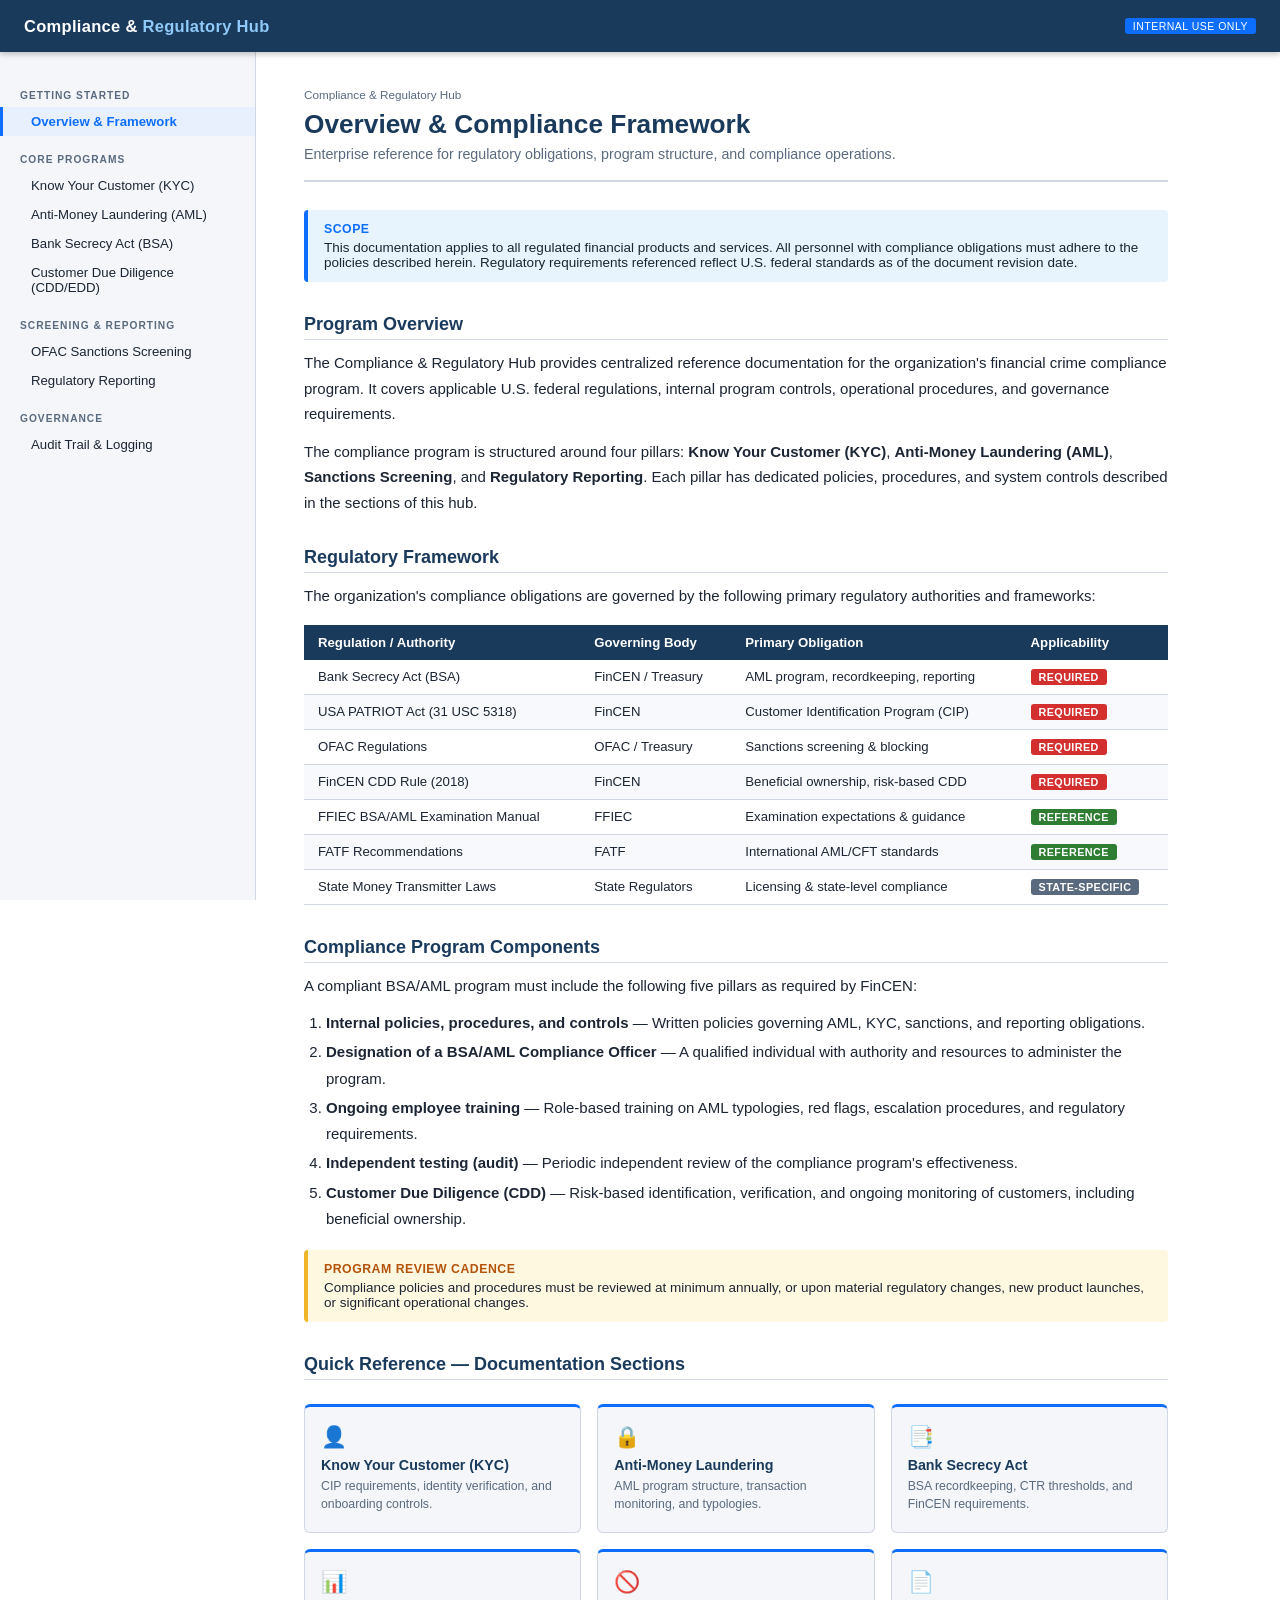
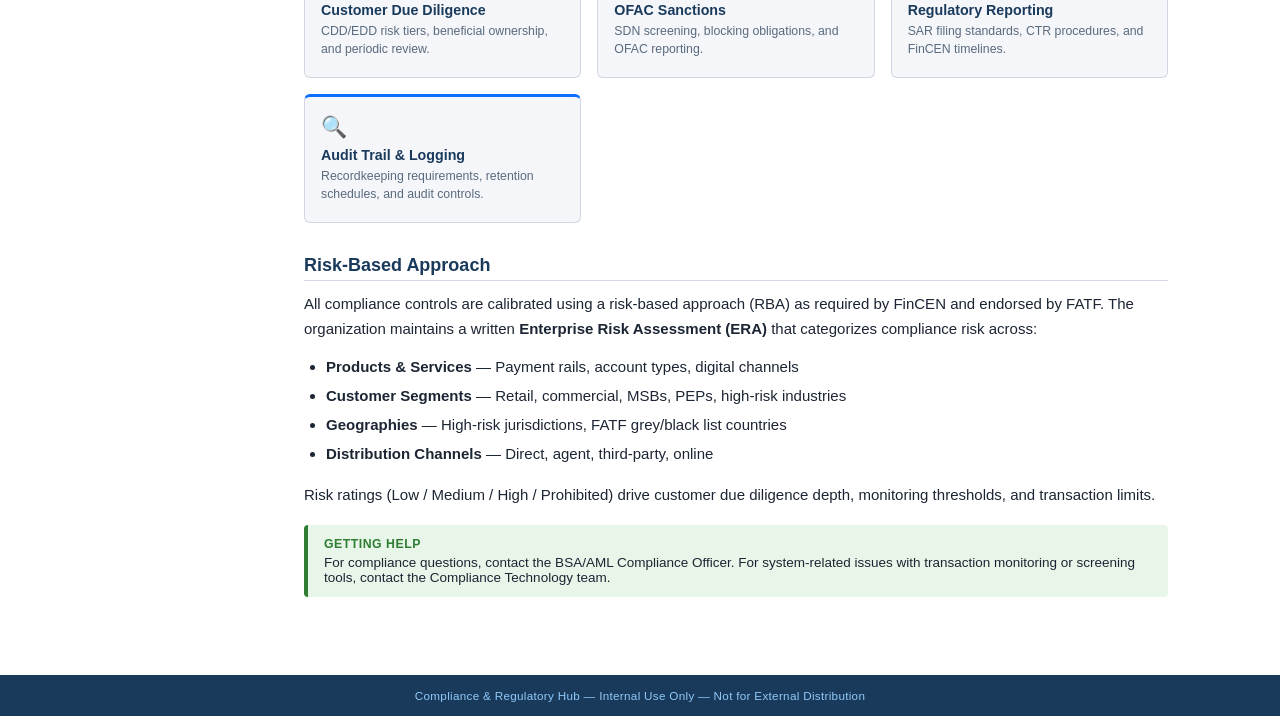
==== index.html @ a67c4e61 "Initial commit: Compliance & Regulatory Hub documentation site Enterprise static HTML/CSS documentat" ====
<!DOCTYPE html>
<html lang="en">
<head>
<meta charset="UTF-8" />
<meta name="viewport" content="width=device-width, initial-scale=1.0" />
<title>Compliance & Regulatory Hub — Overview</title>
<link rel="stylesheet" href="assets/style.css" />
</head>
<body>

<header class="top-banner">
  <div class="brand">Compliance &amp; <span>Regulatory Hub</span></div>
  <span class="badge">Internal Use Only</span>
</header>

<div class="layout">
  <nav class="sidebar">
    <div class="nav-section">Getting Started</div>
    <a href="index.html" class="active">Overview &amp; Framework</a>

    <div class="nav-section">Core Programs</div>
    <a href="kyc.html">Know Your Customer (KYC)</a>
    <a href="aml.html">Anti-Money Laundering (AML)</a>
    <a href="bsa.html">Bank Secrecy Act (BSA)</a>
    <a href="cdd.html">Customer Due Diligence (CDD/EDD)</a>

    <div class="nav-section">Screening &amp; Reporting</div>
    <a href="sanctions.html">OFAC Sanctions Screening</a>
    <a href="reporting.html">Regulatory Reporting</a>

    <div class="nav-section">Governance</div>
    <a href="audit.html">Audit Trail &amp; Logging</a>
  </nav>

  <main class="content">
    <div class="page-header">
      <div class="breadcrumb">Compliance &amp; Regulatory Hub</div>
      <h1>Overview &amp; Compliance Framework</h1>
      <div class="subtitle">Enterprise reference for regulatory obligations, program structure, and compliance operations.</div>
    </div>

    <div class="admonition note">
      <div class="adm-title">Scope</div>
      This documentation applies to all regulated financial products and services. All personnel with compliance obligations must adhere to the policies described herein. Regulatory requirements referenced reflect U.S. federal standards as of the document revision date.
    </div>

    <h2>Program Overview</h2>
    <p>The Compliance &amp; Regulatory Hub provides centralized reference documentation for the organization's financial crime compliance program. It covers applicable U.S. federal regulations, internal program controls, operational procedures, and governance requirements.</p>
    <p>The compliance program is structured around four pillars: <strong>Know Your Customer (KYC)</strong>, <strong>Anti-Money Laundering (AML)</strong>, <strong>Sanctions Screening</strong>, and <strong>Regulatory Reporting</strong>. Each pillar has dedicated policies, procedures, and system controls described in the sections of this hub.</p>

    <h2>Regulatory Framework</h2>
    <p>The organization's compliance obligations are governed by the following primary regulatory authorities and frameworks:</p>
    <div class="tbl-wrap">
      <table>
        <thead>
          <tr>
            <th>Regulation / Authority</th>
            <th>Governing Body</th>
            <th>Primary Obligation</th>
            <th>Applicability</th>
          </tr>
        </thead>
        <tbody>
          <tr><td>Bank Secrecy Act (BSA)</td><td>FinCEN / Treasury</td><td>AML program, recordkeeping, reporting</td><td><span class="tag tag-req">Required</span></td></tr>
          <tr><td>USA PATRIOT Act (31 USC 5318)</td><td>FinCEN</td><td>Customer Identification Program (CIP)</td><td><span class="tag tag-req">Required</span></td></tr>
          <tr><td>OFAC Regulations</td><td>OFAC / Treasury</td><td>Sanctions screening &amp; blocking</td><td><span class="tag tag-req">Required</span></td></tr>
          <tr><td>FinCEN CDD Rule (2018)</td><td>FinCEN</td><td>Beneficial ownership, risk-based CDD</td><td><span class="tag tag-req">Required</span></td></tr>
          <tr><td>FFIEC BSA/AML Examination Manual</td><td>FFIEC</td><td>Examination expectations &amp; guidance</td><td><span class="tag tag-rec">Reference</span></td></tr>
          <tr><td>FATF Recommendations</td><td>FATF</td><td>International AML/CFT standards</td><td><span class="tag tag-rec">Reference</span></td></tr>
          <tr><td>State Money Transmitter Laws</td><td>State Regulators</td><td>Licensing &amp; state-level compliance</td><td><span class="tag tag-state">State-specific</span></td></tr>
        </tbody>
      </table>
    </div>

    <h2>Compliance Program Components</h2>
    <p>A compliant BSA/AML program must include the following five pillars as required by FinCEN:</p>
    <ol>
      <li><strong>Internal policies, procedures, and controls</strong> — Written policies governing AML, KYC, sanctions, and reporting obligations.</li>
      <li><strong>Designation of a BSA/AML Compliance Officer</strong> — A qualified individual with authority and resources to administer the program.</li>
      <li><strong>Ongoing employee training</strong> — Role-based training on AML typologies, red flags, escalation procedures, and regulatory requirements.</li>
      <li><strong>Independent testing (audit)</strong> — Periodic independent review of the compliance program's effectiveness.</li>
      <li><strong>Customer Due Diligence (CDD)</strong> — Risk-based identification, verification, and ongoing monitoring of customers, including beneficial ownership.</li>
    </ol>

    <div class="admonition warn">
      <div class="adm-title">Program Review Cadence</div>
      Compliance policies and procedures must be reviewed at minimum annually, or upon material regulatory changes, new product launches, or significant operational changes.
    </div>

    <h2>Quick Reference — Documentation Sections</h2>
    <div class="card-grid">
      <a href="kyc.html" class="card">
        <div class="card-icon">&#128100;</div>
        <div class="card-title">Know Your Customer (KYC)</div>
        <div class="card-desc">CIP requirements, identity verification, and onboarding controls.</div>
      </a>
      <a href="aml.html" class="card">
        <div class="card-icon">&#128274;</div>
        <div class="card-title">Anti-Money Laundering</div>
        <div class="card-desc">AML program structure, transaction monitoring, and typologies.</div>
      </a>
      <a href="bsa.html" class="card">
        <div class="card-icon">&#128209;</div>
        <div class="card-title">Bank Secrecy Act</div>
        <div class="card-desc">BSA recordkeeping, CTR thresholds, and FinCEN requirements.</div>
      </a>
      <a href="cdd.html" class="card">
        <div class="card-icon">&#128202;</div>
        <div class="card-title">Customer Due Diligence</div>
        <div class="card-desc">CDD/EDD risk tiers, beneficial ownership, and periodic review.</div>
      </a>
      <a href="sanctions.html" class="card">
        <div class="card-icon">&#128683;</div>
        <div class="card-title">OFAC Sanctions</div>
        <div class="card-desc">SDN screening, blocking obligations, and OFAC reporting.</div>
      </a>
      <a href="reporting.html" class="card">
        <div class="card-icon">&#128196;</div>
        <div class="card-title">Regulatory Reporting</div>
        <div class="card-desc">SAR filing standards, CTR procedures, and FinCEN timelines.</div>
      </a>
      <a href="audit.html" class="card">
        <div class="card-icon">&#128269;</div>
        <div class="card-title">Audit Trail &amp; Logging</div>
        <div class="card-desc">Recordkeeping requirements, retention schedules, and audit controls.</div>
      </a>
    </div>

    <h2>Risk-Based Approach</h2>
    <p>All compliance controls are calibrated using a risk-based approach (RBA) as required by FinCEN and endorsed by FATF. The organization maintains a written <strong>Enterprise Risk Assessment (ERA)</strong> that categorizes compliance risk across:</p>
    <ul>
      <li><strong>Products &amp; Services</strong> — Payment rails, account types, digital channels</li>
      <li><strong>Customer Segments</strong> — Retail, commercial, MSBs, PEPs, high-risk industries</li>
      <li><strong>Geographies</strong> — High-risk jurisdictions, FATF grey/black list countries</li>
      <li><strong>Distribution Channels</strong> — Direct, agent, third-party, online</li>
    </ul>
    <p>Risk ratings (Low / Medium / High / Prohibited) drive customer due diligence depth, monitoring thresholds, and transaction limits.</p>

    <div class="admonition tip">
      <div class="adm-title">Getting Help</div>
      For compliance questions, contact the BSA/AML Compliance Officer. For system-related issues with transaction monitoring or screening tools, contact the Compliance Technology team.
    </div>

  </main>
</div>

<footer>
  Compliance &amp; Regulatory Hub &mdash; Internal Use Only &mdash; Not for External Distribution
</footer>

</body>
</html>
---- assets/style.css ----
/* ============================================================
   Compliance & Regulatory Hub — Enterprise Documentation CSS
   MadCap Flare-inspired static documentation theme
   ============================================================ */

*, *::before, *::after { box-sizing: border-box; margin: 0; padding: 0; }

:root {
  --primary:    #1a3a5c;
  --accent:     #0d6efd;
  --accent-lt:  #e8f0fe;
  --sidebar-bg: #f4f6f9;
  --border:     #d0d7e2;
  --text:       #1c2533;
  --muted:      #5a6a7e;
  --warn-bg:    #fff8e1;
  --warn-bd:    #f0b429;
  --note-bg:    #e8f4fd;
  --note-bd:    #0d6efd;
  --imp-bg:     #fdecea;
  --imp-bd:     #d32f2f;
  --tip-bg:     #e8f5e9;
  --tip-bd:     #2e7d32;
  --font:       'Segoe UI', Arial, sans-serif;
  --mono:       'Consolas', 'Courier New', monospace;
}

html { font-size: 15px; scroll-behavior: smooth; }

body {
  font-family: var(--font);
  color: var(--text);
  background: #fff;
  display: flex;
  flex-direction: column;
  min-height: 100vh;
}

/* ── Top Banner ── */
.top-banner {
  background: var(--primary);
  color: #fff;
  padding: 0 24px;
  height: 52px;
  display: flex;
  align-items: center;
  justify-content: space-between;
  position: sticky;
  top: 0;
  z-index: 100;
  box-shadow: 0 2px 6px rgba(0,0,0,.25);
}
.top-banner .brand { font-size: 1.1rem; font-weight: 700; letter-spacing: .3px; }
.top-banner .brand span { color: #90caf9; }
.top-banner .badge {
  font-size: .7rem;
  background: #0d6efd;
  border-radius: 3px;
  padding: 2px 8px;
  letter-spacing: .5px;
  text-transform: uppercase;
}

/* ── Layout ── */
.layout { display: flex; flex: 1; }

/* ── Sidebar ── */
nav.sidebar {
  width: 256px;
  min-width: 256px;
  background: var(--sidebar-bg);
  border-right: 1px solid var(--border);
  padding: 20px 0 40px;
  position: sticky;
  top: 52px;
  height: calc(100vh - 52px);
  overflow-y: auto;
}
nav.sidebar .nav-section {
  font-size: .68rem;
  font-weight: 700;
  text-transform: uppercase;
  letter-spacing: 1px;
  color: var(--muted);
  padding: 18px 20px 6px;
}
nav.sidebar a {
  display: block;
  padding: 7px 20px 7px 28px;
  font-size: .88rem;
  color: var(--text);
  text-decoration: none;
  border-left: 3px solid transparent;
  transition: background .15s, border-color .15s;
}
nav.sidebar a:hover { background: #e2e8f2; border-left-color: var(--accent); }
nav.sidebar a.active { background: var(--accent-lt); border-left-color: var(--accent); color: var(--accent); font-weight: 600; }

/* ── Main Content ── */
.content {
  flex: 1;
  padding: 36px 48px 60px;
  max-width: 960px;
}

/* ── Page Header ── */
.page-header {
  padding-bottom: 18px;
  border-bottom: 2px solid var(--border);
  margin-bottom: 28px;
}
.page-header .breadcrumb {
  font-size: .78rem;
  color: var(--muted);
  margin-bottom: 8px;
}
.page-header .breadcrumb a { color: var(--accent); text-decoration: none; }
.page-header h1 { font-size: 1.75rem; color: var(--primary); font-weight: 700; }
.page-header .subtitle { font-size: .95rem; color: var(--muted); margin-top: 6px; }

/* ── Headings ── */
h2 { font-size: 1.2rem; color: var(--primary); margin: 32px 0 10px; padding-bottom: 4px; border-bottom: 1px solid var(--border); }
h3 { font-size: 1rem; color: var(--primary); margin: 22px 0 8px; }

p { line-height: 1.7; margin-bottom: 12px; }
ul, ol { margin: 8px 0 14px 22px; line-height: 1.75; }
li { margin-bottom: 3px; }
code { font-family: var(--mono); font-size: .84rem; background: #f0f2f5; padding: 1px 5px; border-radius: 3px; }
pre { background: #1e2a3a; color: #e2e8f0; padding: 16px; border-radius: 6px; overflow-x: auto; font-size: .83rem; margin: 14px 0; }

/* ── Tables ── */
.tbl-wrap { overflow-x: auto; margin: 16px 0 24px; }
table { width: 100%; border-collapse: collapse; font-size: .88rem; }
thead tr { background: var(--primary); color: #fff; }
thead th { padding: 10px 14px; text-align: left; font-weight: 600; white-space: nowrap; }
tbody tr:nth-child(even) { background: #f7f9fc; }
tbody tr:hover { background: var(--accent-lt); }
tbody td { padding: 9px 14px; border-bottom: 1px solid var(--border); vertical-align: top; }

/* ── Admonitions ── */
.admonition {
  border-left: 4px solid;
  border-radius: 4px;
  padding: 12px 16px;
  margin: 18px 0;
  font-size: .9rem;
}
.admonition .adm-title { font-weight: 700; font-size: .82rem; text-transform: uppercase; letter-spacing: .5px; margin-bottom: 4px; }
.note  { background: var(--note-bg); border-color: var(--note-bd); }
.note  .adm-title { color: var(--accent); }
.warn  { background: var(--warn-bg); border-color: var(--warn-bd); }
.warn  .adm-title { color: #b45309; }
.imp   { background: var(--imp-bg);  border-color: var(--imp-bd); }
.imp   .adm-title { color: #d32f2f; }
.tip   { background: var(--tip-bg);  border-color: var(--tip-bd); }
.tip   .adm-title { color: #2e7d32; }

/* ── Info Cards (landing page) ── */
.card-grid { display: grid; grid-template-columns: repeat(auto-fill, minmax(220px, 1fr)); gap: 16px; margin: 24px 0; }
.card {
  background: var(--sidebar-bg);
  border: 1px solid var(--border);
  border-top: 3px solid var(--accent);
  border-radius: 6px;
  padding: 18px 16px;
  text-decoration: none;
  color: var(--text);
  transition: box-shadow .2s, border-top-color .2s;
}
.card:hover { box-shadow: 0 4px 14px rgba(0,0,0,.1); border-top-color: var(--primary); }
.card .card-icon { font-size: 1.4rem; margin-bottom: 8px; }
.card .card-title { font-weight: 700; font-size: .95rem; color: var(--primary); margin-bottom: 4px; }
.card .card-desc { font-size: .82rem; color: var(--muted); line-height: 1.5; }

/* ── Status Badges ── */
.tag {
  display: inline-block;
  font-size: .72rem;
  font-weight: 700;
  padding: 2px 8px;
  border-radius: 3px;
  text-transform: uppercase;
  letter-spacing: .4px;
}
.tag-req   { background: #d32f2f; color: #fff; }
.tag-opt   { background: #0d6efd; color: #fff; }
.tag-rec   { background: #2e7d32; color: #fff; }
.tag-dep   { background: #f0b429; color: #1c2533; }
.tag-fed   { background: #1a3a5c; color: #fff; }
.tag-state { background: #5a6a7e; color: #fff; }

/* ── Footer ── */
footer {
  background: var(--primary);
  color: #90caf9;
  font-size: .78rem;
  padding: 14px 24px;
  text-align: center;
  letter-spacing: .3px;
}

/* ── Responsive ── */
@media (max-width: 800px) {
  .layout { flex-direction: column; }
  nav.sidebar { width: 100%; min-width: unset; position: static; height: auto; }
  .content { padding: 20px 18px 40px; }
}
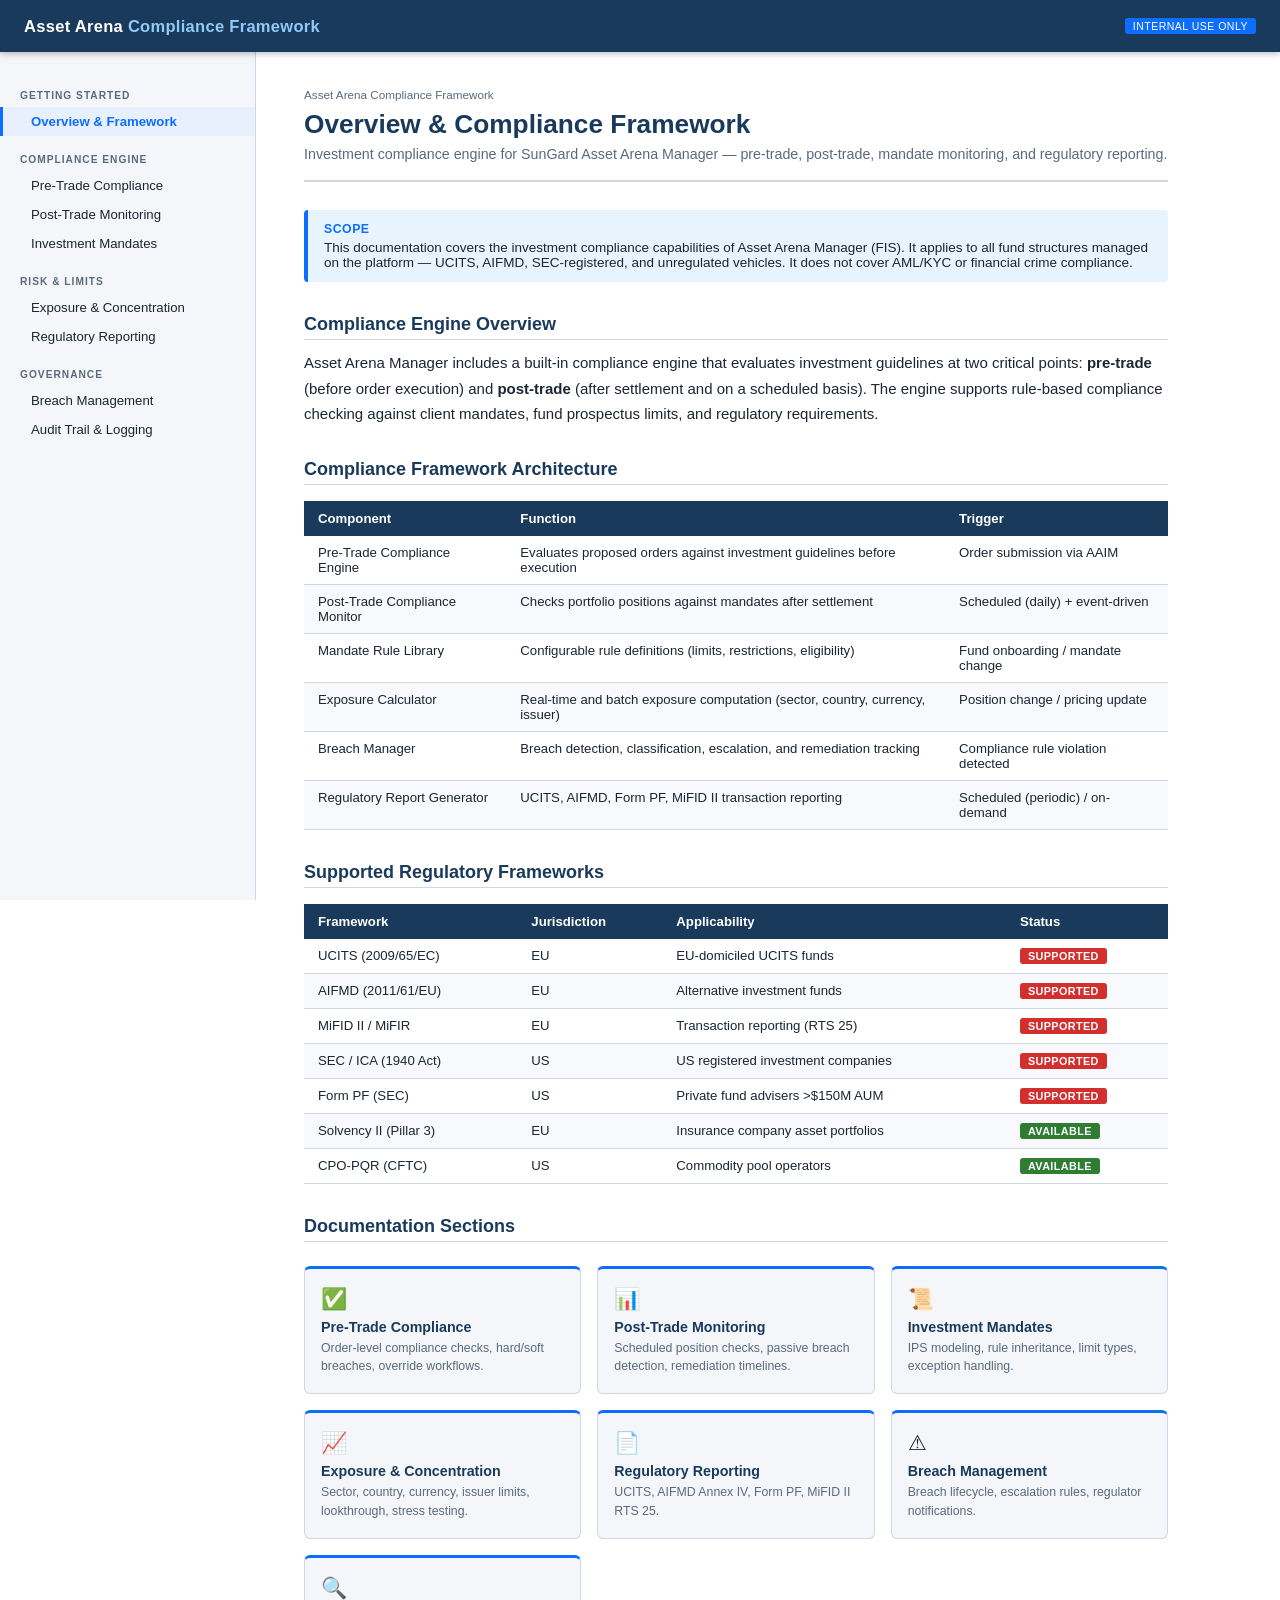
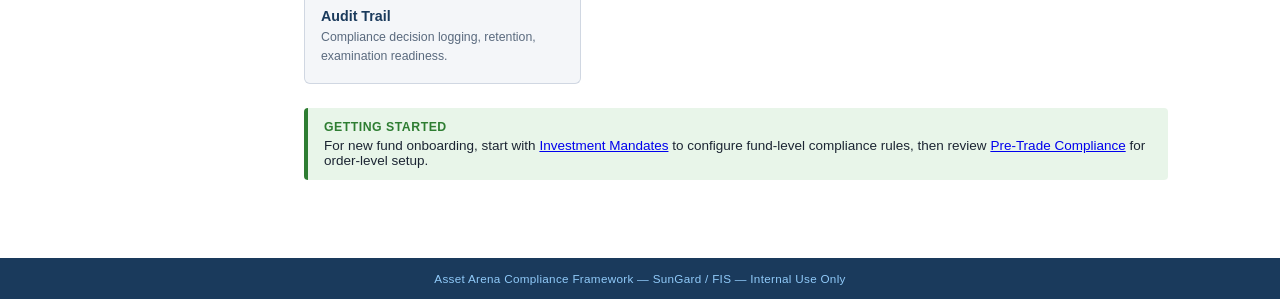
==== commit a57d3b7c: "Rewrite content from financial crime compliance to Asset Arena investment compliance Replaced KYC/AM" ====
--- a/index.html
+++ b/index.html
@@ -3,150 +3,86 @@
 <head>
 <meta charset="UTF-8" />
 <meta name="viewport" content="width=device-width, initial-scale=1.0" />
-<title>Compliance & Regulatory Hub — Overview</title>
+<title>Asset Arena Compliance Framework — Overview</title>
 <link rel="stylesheet" href="assets/style.css" />
 </head>
 <body>
-
 <header class="top-banner">
-  <div class="brand">Compliance &amp; <span>Regulatory Hub</span></div>
+  <div class="brand">Asset Arena <span>Compliance Framework</span></div>
   <span class="badge">Internal Use Only</span>
 </header>
-
 <div class="layout">
   <nav class="sidebar">
     <div class="nav-section">Getting Started</div>
     <a href="index.html" class="active">Overview &amp; Framework</a>
-
-    <div class="nav-section">Core Programs</div>
-    <a href="kyc.html">Know Your Customer (KYC)</a>
-    <a href="aml.html">Anti-Money Laundering (AML)</a>
-    <a href="bsa.html">Bank Secrecy Act (BSA)</a>
-    <a href="cdd.html">Customer Due Diligence (CDD/EDD)</a>
-
-    <div class="nav-section">Screening &amp; Reporting</div>
-    <a href="sanctions.html">OFAC Sanctions Screening</a>
-    <a href="reporting.html">Regulatory Reporting</a>
-
+    <div class="nav-section">Compliance Engine</div>
+    <a href="pre-trade.html">Pre-Trade Compliance</a>
+    <a href="post-trade.html">Post-Trade Monitoring</a>
+    <a href="mandates.html">Investment Mandates</a>
+    <div class="nav-section">Risk &amp; Limits</div>
+    <a href="exposure.html">Exposure &amp; Concentration</a>
+    <a href="regulatory.html">Regulatory Reporting</a>
     <div class="nav-section">Governance</div>
+    <a href="breach.html">Breach Management</a>
     <a href="audit.html">Audit Trail &amp; Logging</a>
   </nav>
-
   <main class="content">
     <div class="page-header">
-      <div class="breadcrumb">Compliance &amp; Regulatory Hub</div>
+      <div class="breadcrumb">Asset Arena Compliance Framework</div>
       <h1>Overview &amp; Compliance Framework</h1>
-      <div class="subtitle">Enterprise reference for regulatory obligations, program structure, and compliance operations.</div>
+      <div class="subtitle">Investment compliance engine for SunGard Asset Arena Manager — pre-trade, post-trade, mandate monitoring, and regulatory reporting.</div>
     </div>
-
     <div class="admonition note">
       <div class="adm-title">Scope</div>
-      This documentation applies to all regulated financial products and services. All personnel with compliance obligations must adhere to the policies described herein. Regulatory requirements referenced reflect U.S. federal standards as of the document revision date.
+      This documentation covers the investment compliance capabilities of Asset Arena Manager (FIS). It applies to all fund structures managed on the platform — UCITS, AIFMD, SEC-registered, and unregulated vehicles. It does not cover AML/KYC or financial crime compliance.
     </div>
-
-    <h2>Program Overview</h2>
-    <p>The Compliance &amp; Regulatory Hub provides centralized reference documentation for the organization's financial crime compliance program. It covers applicable U.S. federal regulations, internal program controls, operational procedures, and governance requirements.</p>
-    <p>The compliance program is structured around four pillars: <strong>Know Your Customer (KYC)</strong>, <strong>Anti-Money Laundering (AML)</strong>, <strong>Sanctions Screening</strong>, and <strong>Regulatory Reporting</strong>. Each pillar has dedicated policies, procedures, and system controls described in the sections of this hub.</p>
-
-    <h2>Regulatory Framework</h2>
-    <p>The organization's compliance obligations are governed by the following primary regulatory authorities and frameworks:</p>
+    <h2>Compliance Engine Overview</h2>
+    <p>Asset Arena Manager includes a built-in compliance engine that evaluates investment guidelines at two critical points: <strong>pre-trade</strong> (before order execution) and <strong>post-trade</strong> (after settlement and on a scheduled basis). The engine supports rule-based compliance checking against client mandates, fund prospectus limits, and regulatory requirements.</p>
+    <h2>Compliance Framework Architecture</h2>
     <div class="tbl-wrap">
       <table>
-        <thead>
-          <tr>
-            <th>Regulation / Authority</th>
-            <th>Governing Body</th>
-            <th>Primary Obligation</th>
-            <th>Applicability</th>
-          </tr>
-        </thead>
+        <thead><tr><th>Component</th><th>Function</th><th>Trigger</th></tr></thead>
         <tbody>
-          <tr><td>Bank Secrecy Act (BSA)</td><td>FinCEN / Treasury</td><td>AML program, recordkeeping, reporting</td><td><span class="tag tag-req">Required</span></td></tr>
-          <tr><td>USA PATRIOT Act (31 USC 5318)</td><td>FinCEN</td><td>Customer Identification Program (CIP)</td><td><span class="tag tag-req">Required</span></td></tr>
-          <tr><td>OFAC Regulations</td><td>OFAC / Treasury</td><td>Sanctions screening &amp; blocking</td><td><span class="tag tag-req">Required</span></td></tr>
-          <tr><td>FinCEN CDD Rule (2018)</td><td>FinCEN</td><td>Beneficial ownership, risk-based CDD</td><td><span class="tag tag-req">Required</span></td></tr>
-          <tr><td>FFIEC BSA/AML Examination Manual</td><td>FFIEC</td><td>Examination expectations &amp; guidance</td><td><span class="tag tag-rec">Reference</span></td></tr>
-          <tr><td>FATF Recommendations</td><td>FATF</td><td>International AML/CFT standards</td><td><span class="tag tag-rec">Reference</span></td></tr>
-          <tr><td>State Money Transmitter Laws</td><td>State Regulators</td><td>Licensing &amp; state-level compliance</td><td><span class="tag tag-state">State-specific</span></td></tr>
+          <tr><td>Pre-Trade Compliance Engine</td><td>Evaluates proposed orders against investment guidelines before execution</td><td>Order submission via AAIM</td></tr>
+          <tr><td>Post-Trade Compliance Monitor</td><td>Checks portfolio positions against mandates after settlement</td><td>Scheduled (daily) + event-driven</td></tr>
+          <tr><td>Mandate Rule Library</td><td>Configurable rule definitions (limits, restrictions, eligibility)</td><td>Fund onboarding / mandate change</td></tr>
+          <tr><td>Exposure Calculator</td><td>Real-time and batch exposure computation (sector, country, currency, issuer)</td><td>Position change / pricing update</td></tr>
+          <tr><td>Breach Manager</td><td>Breach detection, classification, escalation, and remediation tracking</td><td>Compliance rule violation detected</td></tr>
+          <tr><td>Regulatory Report Generator</td><td>UCITS, AIFMD, Form PF, MiFID II transaction reporting</td><td>Scheduled (periodic) / on-demand</td></tr>
         </tbody>
       </table>
     </div>
-
-    <h2>Compliance Program Components</h2>
-    <p>A compliant BSA/AML program must include the following five pillars as required by FinCEN:</p>
-    <ol>
-      <li><strong>Internal policies, procedures, and controls</strong> — Written policies governing AML, KYC, sanctions, and reporting obligations.</li>
-      <li><strong>Designation of a BSA/AML Compliance Officer</strong> — A qualified individual with authority and resources to administer the program.</li>
-      <li><strong>Ongoing employee training</strong> — Role-based training on AML typologies, red flags, escalation procedures, and regulatory requirements.</li>
-      <li><strong>Independent testing (audit)</strong> — Periodic independent review of the compliance program's effectiveness.</li>
-      <li><strong>Customer Due Diligence (CDD)</strong> — Risk-based identification, verification, and ongoing monitoring of customers, including beneficial ownership.</li>
-    </ol>
-
-    <div class="admonition warn">
-      <div class="adm-title">Program Review Cadence</div>
-      Compliance policies and procedures must be reviewed at minimum annually, or upon material regulatory changes, new product launches, or significant operational changes.
+    <h2>Supported Regulatory Frameworks</h2>
+    <div class="tbl-wrap">
+      <table>
+        <thead><tr><th>Framework</th><th>Jurisdiction</th><th>Applicability</th><th>Status</th></tr></thead>
+        <tbody>
+          <tr><td>UCITS (2009/65/EC)</td><td>EU</td><td>EU-domiciled UCITS funds</td><td><span class="tag tag-req">Supported</span></td></tr>
+          <tr><td>AIFMD (2011/61/EU)</td><td>EU</td><td>Alternative investment funds</td><td><span class="tag tag-req">Supported</span></td></tr>
+          <tr><td>MiFID II / MiFIR</td><td>EU</td><td>Transaction reporting (RTS 25)</td><td><span class="tag tag-req">Supported</span></td></tr>
+          <tr><td>SEC / ICA (1940 Act)</td><td>US</td><td>US registered investment companies</td><td><span class="tag tag-req">Supported</span></td></tr>
+          <tr><td>Form PF (SEC)</td><td>US</td><td>Private fund advisers &gt;$150M AUM</td><td><span class="tag tag-req">Supported</span></td></tr>
+          <tr><td>Solvency II (Pillar 3)</td><td>EU</td><td>Insurance company asset portfolios</td><td><span class="tag tag-rec">Available</span></td></tr>
+          <tr><td>CPO-PQR (CFTC)</td><td>US</td><td>Commodity pool operators</td><td><span class="tag tag-rec">Available</span></td></tr>
+        </tbody>
+      </table>
     </div>
-
-    <h2>Quick Reference — Documentation Sections</h2>
+    <h2>Documentation Sections</h2>
     <div class="card-grid">
-      <a href="kyc.html" class="card">
-        <div class="card-icon">&#128100;</div>
-        <div class="card-title">Know Your Customer (KYC)</div>
-        <div class="card-desc">CIP requirements, identity verification, and onboarding controls.</div>
-      </a>
-      <a href="aml.html" class="card">
-        <div class="card-icon">&#128274;</div>
-        <div class="card-title">Anti-Money Laundering</div>
-        <div class="card-desc">AML program structure, transaction monitoring, and typologies.</div>
-      </a>
-      <a href="bsa.html" class="card">
-        <div class="card-icon">&#128209;</div>
-        <div class="card-title">Bank Secrecy Act</div>
-        <div class="card-desc">BSA recordkeeping, CTR thresholds, and FinCEN requirements.</div>
-      </a>
-      <a href="cdd.html" class="card">
-        <div class="card-icon">&#128202;</div>
-        <div class="card-title">Customer Due Diligence</div>
-        <div class="card-desc">CDD/EDD risk tiers, beneficial ownership, and periodic review.</div>
-      </a>
-      <a href="sanctions.html" class="card">
-        <div class="card-icon">&#128683;</div>
-        <div class="card-title">OFAC Sanctions</div>
-        <div class="card-desc">SDN screening, blocking obligations, and OFAC reporting.</div>
-      </a>
-      <a href="reporting.html" class="card">
-        <div class="card-icon">&#128196;</div>
-        <div class="card-title">Regulatory Reporting</div>
-        <div class="card-desc">SAR filing standards, CTR procedures, and FinCEN timelines.</div>
-      </a>
-      <a href="audit.html" class="card">
-        <div class="card-icon">&#128269;</div>
-        <div class="card-title">Audit Trail &amp; Logging</div>
-        <div class="card-desc">Recordkeeping requirements, retention schedules, and audit controls.</div>
-      </a>
+      <a href="pre-trade.html" class="card"><div class="card-icon">&#9989;</div><div class="card-title">Pre-Trade Compliance</div><div class="card-desc">Order-level compliance checks, hard/soft breaches, override workflows.</div></a>
+      <a href="post-trade.html" class="card"><div class="card-icon">&#128202;</div><div class="card-title">Post-Trade Monitoring</div><div class="card-desc">Scheduled position checks, passive breach detection, remediation timelines.</div></a>
+      <a href="mandates.html" class="card"><div class="card-icon">&#128220;</div><div class="card-title">Investment Mandates</div><div class="card-desc">IPS modeling, rule inheritance, limit types, exception handling.</div></a>
+      <a href="exposure.html" class="card"><div class="card-icon">&#128200;</div><div class="card-title">Exposure &amp; Concentration</div><div class="card-desc">Sector, country, currency, issuer limits, lookthrough, stress testing.</div></a>
+      <a href="regulatory.html" class="card"><div class="card-icon">&#128196;</div><div class="card-title">Regulatory Reporting</div><div class="card-desc">UCITS, AIFMD Annex IV, Form PF, MiFID II RTS 25.</div></a>
+      <a href="breach.html" class="card"><div class="card-icon">&#9888;</div><div class="card-title">Breach Management</div><div class="card-desc">Breach lifecycle, escalation rules, regulator notifications.</div></a>
+      <a href="audit.html" class="card"><div class="card-icon">&#128269;</div><div class="card-title">Audit Trail</div><div class="card-desc">Compliance decision logging, retention, examination readiness.</div></a>
     </div>
-
-    <h2>Risk-Based Approach</h2>
-    <p>All compliance controls are calibrated using a risk-based approach (RBA) as required by FinCEN and endorsed by FATF. The organization maintains a written <strong>Enterprise Risk Assessment (ERA)</strong> that categorizes compliance risk across:</p>
-    <ul>
-      <li><strong>Products &amp; Services</strong> — Payment rails, account types, digital channels</li>
-      <li><strong>Customer Segments</strong> — Retail, commercial, MSBs, PEPs, high-risk industries</li>
-      <li><strong>Geographies</strong> — High-risk jurisdictions, FATF grey/black list countries</li>
-      <li><strong>Distribution Channels</strong> — Direct, agent, third-party, online</li>
-    </ul>
-    <p>Risk ratings (Low / Medium / High / Prohibited) drive customer due diligence depth, monitoring thresholds, and transaction limits.</p>
-
     <div class="admonition tip">
-      <div class="adm-title">Getting Help</div>
-      For compliance questions, contact the BSA/AML Compliance Officer. For system-related issues with transaction monitoring or screening tools, contact the Compliance Technology team.
+      <div class="adm-title">Getting Started</div>
+      For new fund onboarding, start with <a href="mandates.html">Investment Mandates</a> to configure fund-level compliance rules, then review <a href="pre-trade.html">Pre-Trade Compliance</a> for order-level setup.
     </div>
-
   </main>
 </div>
-
-<footer>
-  Compliance &amp; Regulatory Hub &mdash; Internal Use Only &mdash; Not for External Distribution
-</footer>
-
+<footer>Asset Arena Compliance Framework &mdash; SunGard / FIS &mdash; Internal Use Only</footer>
 </body>
 </html>
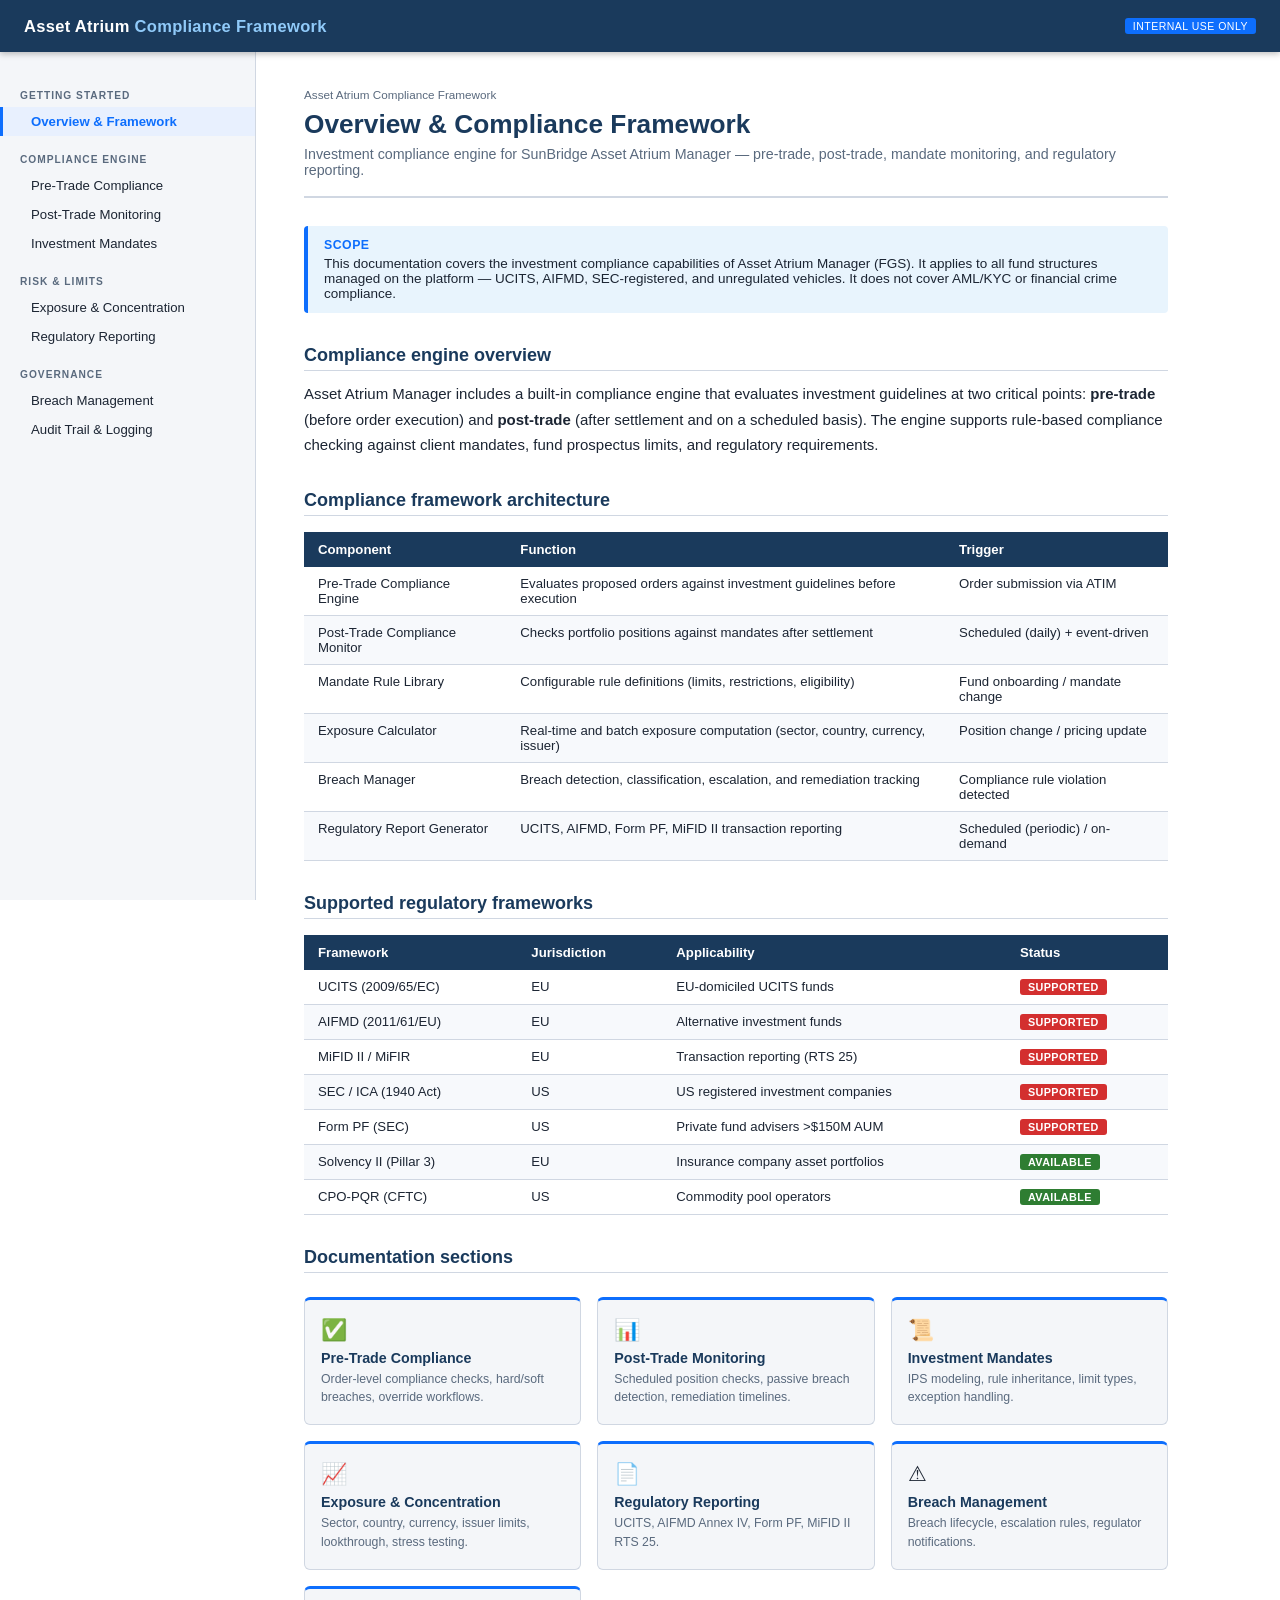
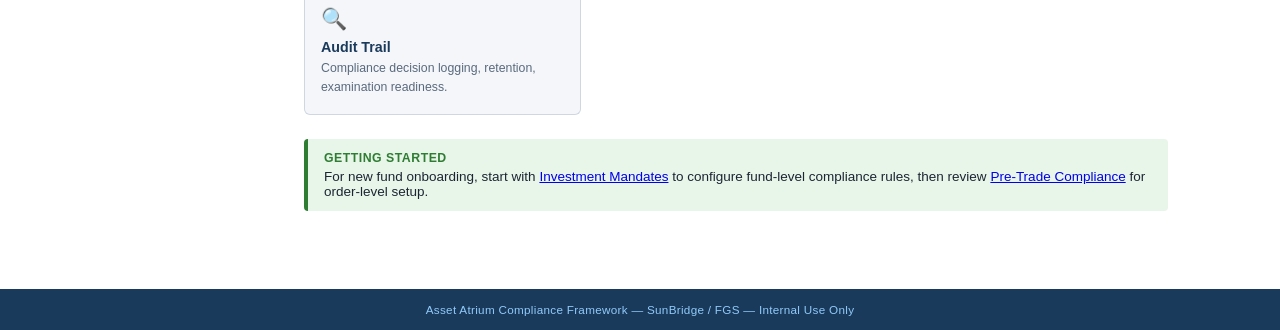
==== commit 94bbe3f1: "Apply MSTP style and rename product to Asset Atrium Compliance Framework Rewrote all pages to follow" ====
--- a/index.html
+++ b/index.html
@@ -1,14 +1,14 @@
-<!DOCTYPE html>
+﻿<!DOCTYPE html>
 <html lang="en">
 <head>
 <meta charset="UTF-8" />
 <meta name="viewport" content="width=device-width, initial-scale=1.0" />
-<title>Asset Arena Compliance Framework — Overview</title>
+<title>Asset Atrium Compliance Framework — Overview</title>
 <link rel="stylesheet" href="assets/style.css" />
 </head>
 <body>
 <header class="top-banner">
-  <div class="brand">Asset Arena <span>Compliance Framework</span></div>
+  <div class="brand">Asset Atrium <span>Compliance Framework</span></div>
   <span class="badge">Internal Use Only</span>
 </header>
 <div class="layout">
@@ -28,22 +28,22 @@
   </nav>
   <main class="content">
     <div class="page-header">
-      <div class="breadcrumb">Asset Arena Compliance Framework</div>
+      <div class="breadcrumb">Asset Atrium Compliance Framework</div>
       <h1>Overview &amp; Compliance Framework</h1>
-      <div class="subtitle">Investment compliance engine for SunGard Asset Arena Manager — pre-trade, post-trade, mandate monitoring, and regulatory reporting.</div>
+      <div class="subtitle">Investment compliance engine for SunBridge Asset Atrium Manager — pre-trade, post-trade, mandate monitoring, and regulatory reporting.</div>
     </div>
     <div class="admonition note">
       <div class="adm-title">Scope</div>
-      This documentation covers the investment compliance capabilities of Asset Arena Manager (FIS). It applies to all fund structures managed on the platform — UCITS, AIFMD, SEC-registered, and unregulated vehicles. It does not cover AML/KYC or financial crime compliance.
+      This documentation covers the investment compliance capabilities of Asset Atrium Manager (FGS). It applies to all fund structures managed on the platform — UCITS, AIFMD, SEC-registered, and unregulated vehicles. It does not cover AML/KYC or financial crime compliance.
     </div>
-    <h2>Compliance Engine Overview</h2>
-    <p>Asset Arena Manager includes a built-in compliance engine that evaluates investment guidelines at two critical points: <strong>pre-trade</strong> (before order execution) and <strong>post-trade</strong> (after settlement and on a scheduled basis). The engine supports rule-based compliance checking against client mandates, fund prospectus limits, and regulatory requirements.</p>
-    <h2>Compliance Framework Architecture</h2>
+    <h2>Compliance engine overview</h2>
+    <p>Asset Atrium Manager includes a built-in compliance engine that evaluates investment guidelines at two critical points: <strong>pre-trade</strong> (before order execution) and <strong>post-trade</strong> (after settlement and on a scheduled basis). The engine supports rule-based compliance checking against client mandates, fund prospectus limits, and regulatory requirements.</p>
+    <h2>Compliance framework architecture</h2>
     <div class="tbl-wrap">
       <table>
         <thead><tr><th>Component</th><th>Function</th><th>Trigger</th></tr></thead>
         <tbody>
-          <tr><td>Pre-Trade Compliance Engine</td><td>Evaluates proposed orders against investment guidelines before execution</td><td>Order submission via AAIM</td></tr>
+          <tr><td>Pre-Trade Compliance Engine</td><td>Evaluates proposed orders against investment guidelines before execution</td><td>Order submission via ATIM</td></tr>
           <tr><td>Post-Trade Compliance Monitor</td><td>Checks portfolio positions against mandates after settlement</td><td>Scheduled (daily) + event-driven</td></tr>
           <tr><td>Mandate Rule Library</td><td>Configurable rule definitions (limits, restrictions, eligibility)</td><td>Fund onboarding / mandate change</td></tr>
           <tr><td>Exposure Calculator</td><td>Real-time and batch exposure computation (sector, country, currency, issuer)</td><td>Position change / pricing update</td></tr>
@@ -52,7 +52,7 @@
         </tbody>
       </table>
     </div>
-    <h2>Supported Regulatory Frameworks</h2>
+    <h2>Supported regulatory frameworks</h2>
     <div class="tbl-wrap">
       <table>
         <thead><tr><th>Framework</th><th>Jurisdiction</th><th>Applicability</th><th>Status</th></tr></thead>
@@ -67,7 +67,7 @@
         </tbody>
       </table>
     </div>
-    <h2>Documentation Sections</h2>
+    <h2>Documentation sections</h2>
     <div class="card-grid">
       <a href="pre-trade.html" class="card"><div class="card-icon">&#9989;</div><div class="card-title">Pre-Trade Compliance</div><div class="card-desc">Order-level compliance checks, hard/soft breaches, override workflows.</div></a>
       <a href="post-trade.html" class="card"><div class="card-icon">&#128202;</div><div class="card-title">Post-Trade Monitoring</div><div class="card-desc">Scheduled position checks, passive breach detection, remediation timelines.</div></a>
@@ -78,11 +78,11 @@
       <a href="audit.html" class="card"><div class="card-icon">&#128269;</div><div class="card-title">Audit Trail</div><div class="card-desc">Compliance decision logging, retention, examination readiness.</div></a>
     </div>
     <div class="admonition tip">
-      <div class="adm-title">Getting Started</div>
+      <div class="adm-title">Getting started</div>
       For new fund onboarding, start with <a href="mandates.html">Investment Mandates</a> to configure fund-level compliance rules, then review <a href="pre-trade.html">Pre-Trade Compliance</a> for order-level setup.
     </div>
   </main>
 </div>
-<footer>Asset Arena Compliance Framework &mdash; SunGard / FIS &mdash; Internal Use Only</footer>
+<footer>Asset Atrium Compliance Framework &mdash; SunBridge / FGS &mdash; Internal Use Only</footer>
 </body>
 </html>
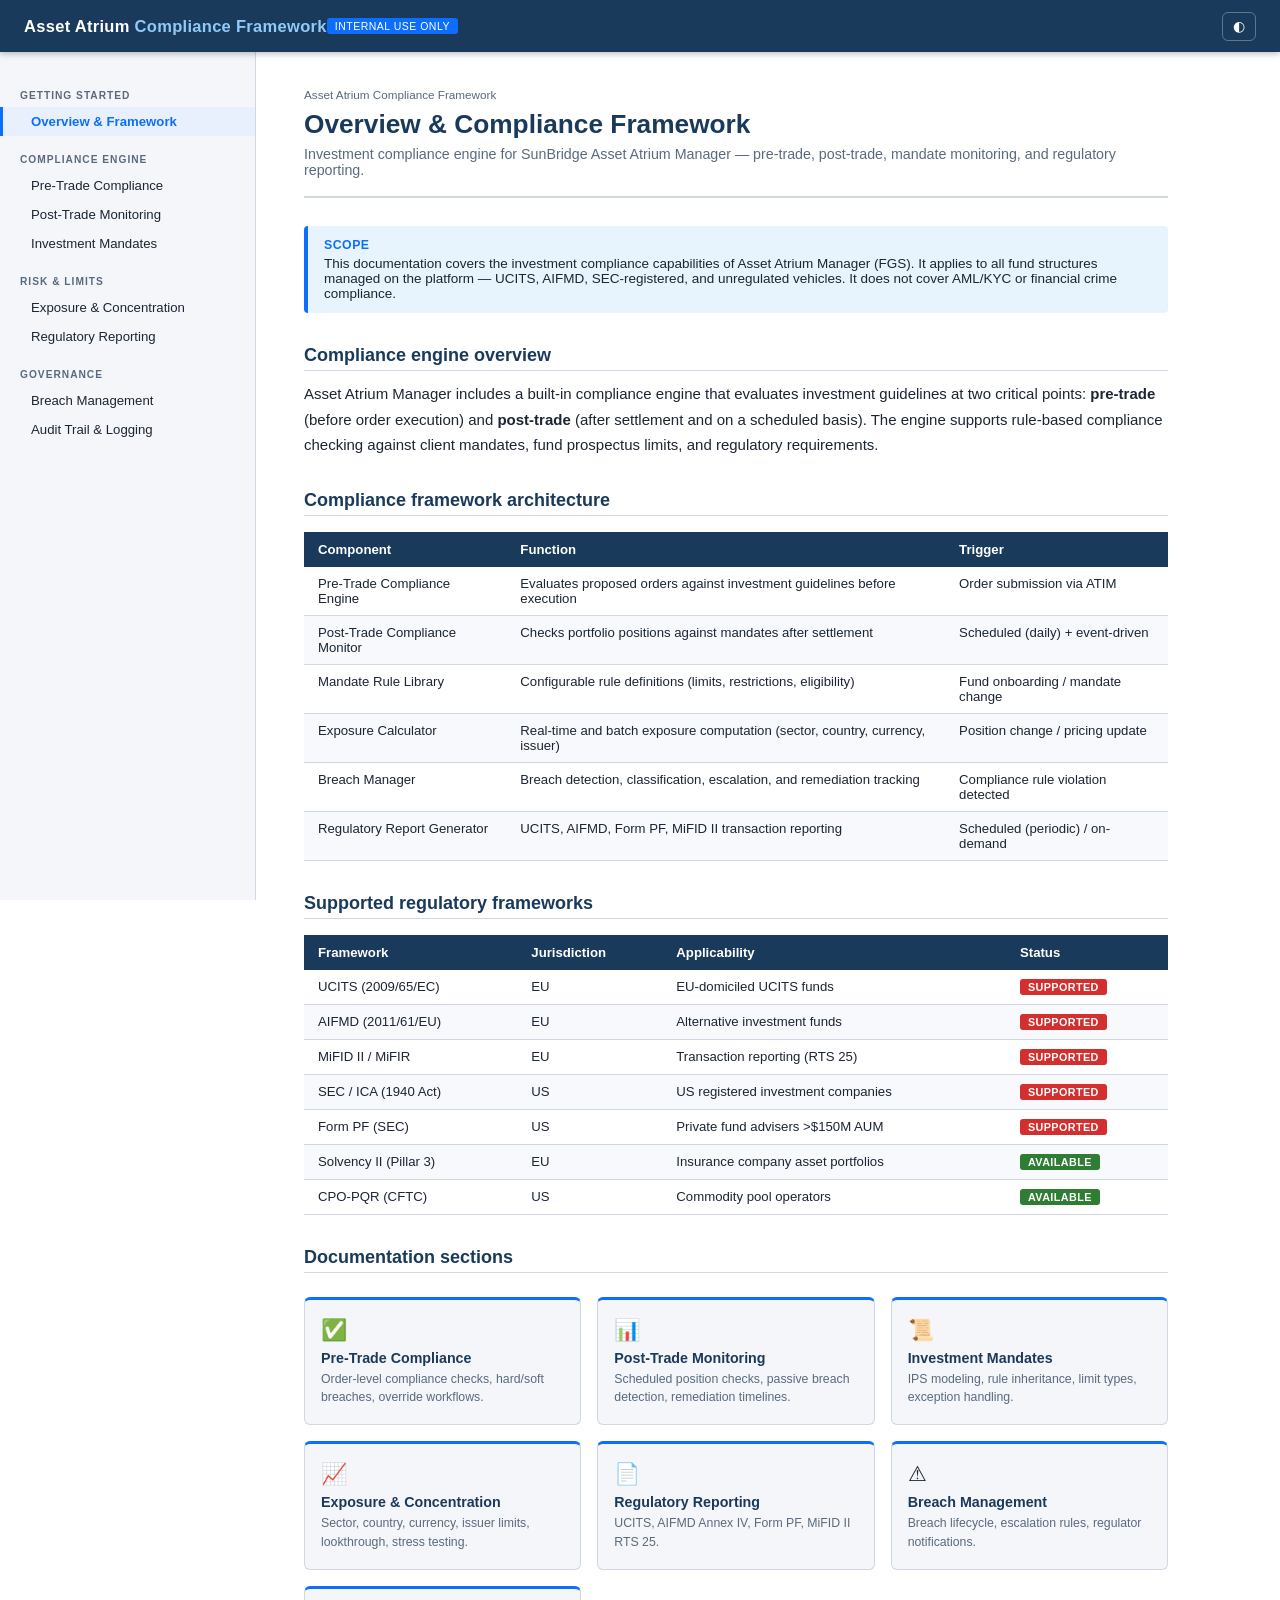
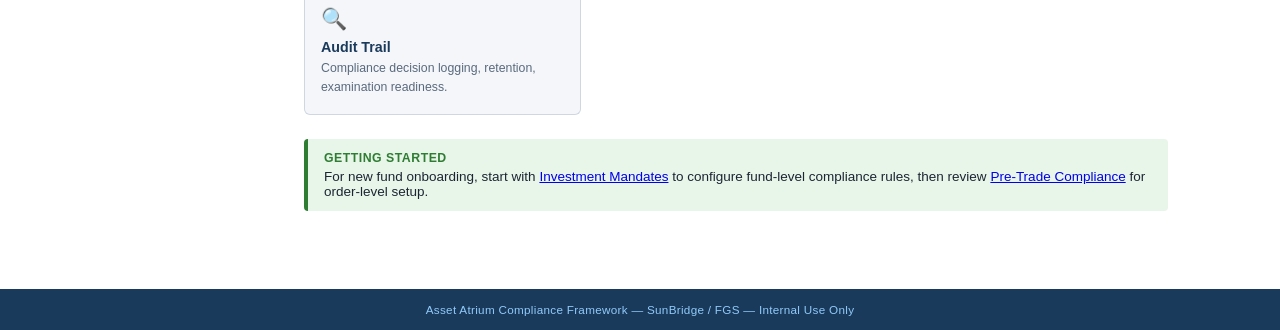
==== commit f3ed1476: "Add dark/light mode toggle and update README with status - Add dark theme CSS variables ([data-theme" ====
--- a/index.html
+++ b/index.html
@@ -5,11 +5,13 @@
 <meta name="viewport" content="width=device-width, initial-scale=1.0" />
 <title>Asset Atrium Compliance Framework — Overview</title>
 <link rel="stylesheet" href="assets/style.css" />
+<script>(function(){var t=localStorage.getItem("crh-theme");if(t)document.documentElement.setAttribute("data-theme",t);else if(window.matchMedia("(prefers-color-scheme:dark)").matches)document.documentElement.setAttribute("data-theme","dark");else document.documentElement.setAttribute("data-theme","light");})()</script>
 </head>
 <body>
 <header class="top-banner">
   <div class="brand">Asset Atrium <span>Compliance Framework</span></div>
   <span class="badge">Internal Use Only</span>
+  <button class="theme-toggle" id="theme-toggle" aria-label="Toggle theme">◐</button>
 </header>
 <div class="layout">
   <nav class="sidebar">
@@ -84,5 +86,6 @@
   </main>
 </div>
 <footer>Asset Atrium Compliance Framework &mdash; SunBridge / FGS &mdash; Internal Use Only</footer>
+<script>(function(){var btn=document.getElementById("theme-toggle");if(!btn)return;function upd(){btn.textContent=document.documentElement.getAttribute("data-theme")==="dark"?"☀":"◐";}upd();btn.addEventListener("click",function(){var n=document.documentElement.getAttribute("data-theme")==="dark"?"light":"dark";document.documentElement.setAttribute("data-theme",n);localStorage.setItem("crh-theme",n);upd();});})()</script>
 </body>
 </html>
--- a/assets/style.css
+++ b/assets/style.css
@@ -25,15 +25,46 @@
   --mono:       'Consolas', 'Courier New', monospace;
 }
 
+/* ── Dark Theme ── */
+[data-theme="dark"] {
+  --primary:    #90caf9;
+  --accent:     #58a6ff;
+  --accent-lt:  rgba(88,166,255,0.12);
+  --sidebar-bg: #161b22;
+  --border:     #30363d;
+  --text:       #e6edf3;
+  --muted:      #8b949e;
+  --warn-bg:    rgba(240,180,41,0.12);
+  --warn-bd:    #f0b429;
+  --note-bg:    rgba(88,166,255,0.1);
+  --note-bd:    #58a6ff;
+  --imp-bg:     rgba(211,47,47,0.12);
+  --imp-bd:     #f85149;
+  --tip-bg:     rgba(46,125,50,0.12);
+  --tip-bd:     #3fb950;
+  --body-bg:    #0d1117;
+  --table-even: #161b22;
+  --table-hover: rgba(88,166,255,0.08);
+  --code-inline-bg: #2d333b;
+}
+
+:root {
+  --body-bg: #fff;
+  --table-even: #f7f9fc;
+  --table-hover: var(--accent-lt);
+  --code-inline-bg: #f0f2f5;
+}
+
 html { font-size: 15px; scroll-behavior: smooth; }
 
 body {
   font-family: var(--font);
   color: var(--text);
-  background: #fff;
+  background: var(--body-bg);
   display: flex;
   flex-direction: column;
   min-height: 100vh;
+  transition: background 0.2s, color 0.2s;
 }
 
 /* ── Top Banner ── */
@@ -93,7 +124,7 @@
   border-left: 3px solid transparent;
   transition: background .15s, border-color .15s;
 }
-nav.sidebar a:hover { background: #e2e8f2; border-left-color: var(--accent); }
+nav.sidebar a:hover { background: var(--accent-lt); border-left-color: var(--accent); }
 nav.sidebar a.active { background: var(--accent-lt); border-left-color: var(--accent); color: var(--accent); font-weight: 600; }
 
 /* ── Main Content ── */
@@ -125,7 +156,7 @@
 p { line-height: 1.7; margin-bottom: 12px; }
 ul, ol { margin: 8px 0 14px 22px; line-height: 1.75; }
 li { margin-bottom: 3px; }
-code { font-family: var(--mono); font-size: .84rem; background: #f0f2f5; padding: 1px 5px; border-radius: 3px; }
+code { font-family: var(--mono); font-size: .84rem; background: var(--code-inline-bg); padding: 1px 5px; border-radius: 3px; }
 pre { background: #1e2a3a; color: #e2e8f0; padding: 16px; border-radius: 6px; overflow-x: auto; font-size: .83rem; margin: 14px 0; }
 
 /* ── Tables ── */
@@ -133,8 +164,8 @@
 table { width: 100%; border-collapse: collapse; font-size: .88rem; }
 thead tr { background: var(--primary); color: #fff; }
 thead th { padding: 10px 14px; text-align: left; font-weight: 600; white-space: nowrap; }
-tbody tr:nth-child(even) { background: #f7f9fc; }
-tbody tr:hover { background: var(--accent-lt); }
+tbody tr:nth-child(even) { background: var(--table-even); }
+tbody tr:hover { background: var(--table-hover); }
 tbody td { padding: 9px 14px; border-bottom: 1px solid var(--border); vertical-align: top; }
 
 /* ── Admonitions ── */
@@ -189,6 +220,21 @@
 .tag-fed   { background: #1a3a5c; color: #fff; }
 .tag-state { background: #5a6a7e; color: #fff; }
 
+/* ── Theme Toggle ── */
+.theme-toggle {
+  background: none;
+  border: 1px solid rgba(255,255,255,0.3);
+  color: #fff;
+  cursor: pointer;
+  border-radius: 6px;
+  padding: 3px 10px;
+  font-size: 14px;
+  line-height: 1.5;
+  transition: background 0.2s;
+  margin-left: auto;
+}
+.theme-toggle:hover { background: rgba(255,255,255,0.15); }
+
 /* ── Footer ── */
 footer {
   background: var(--primary);
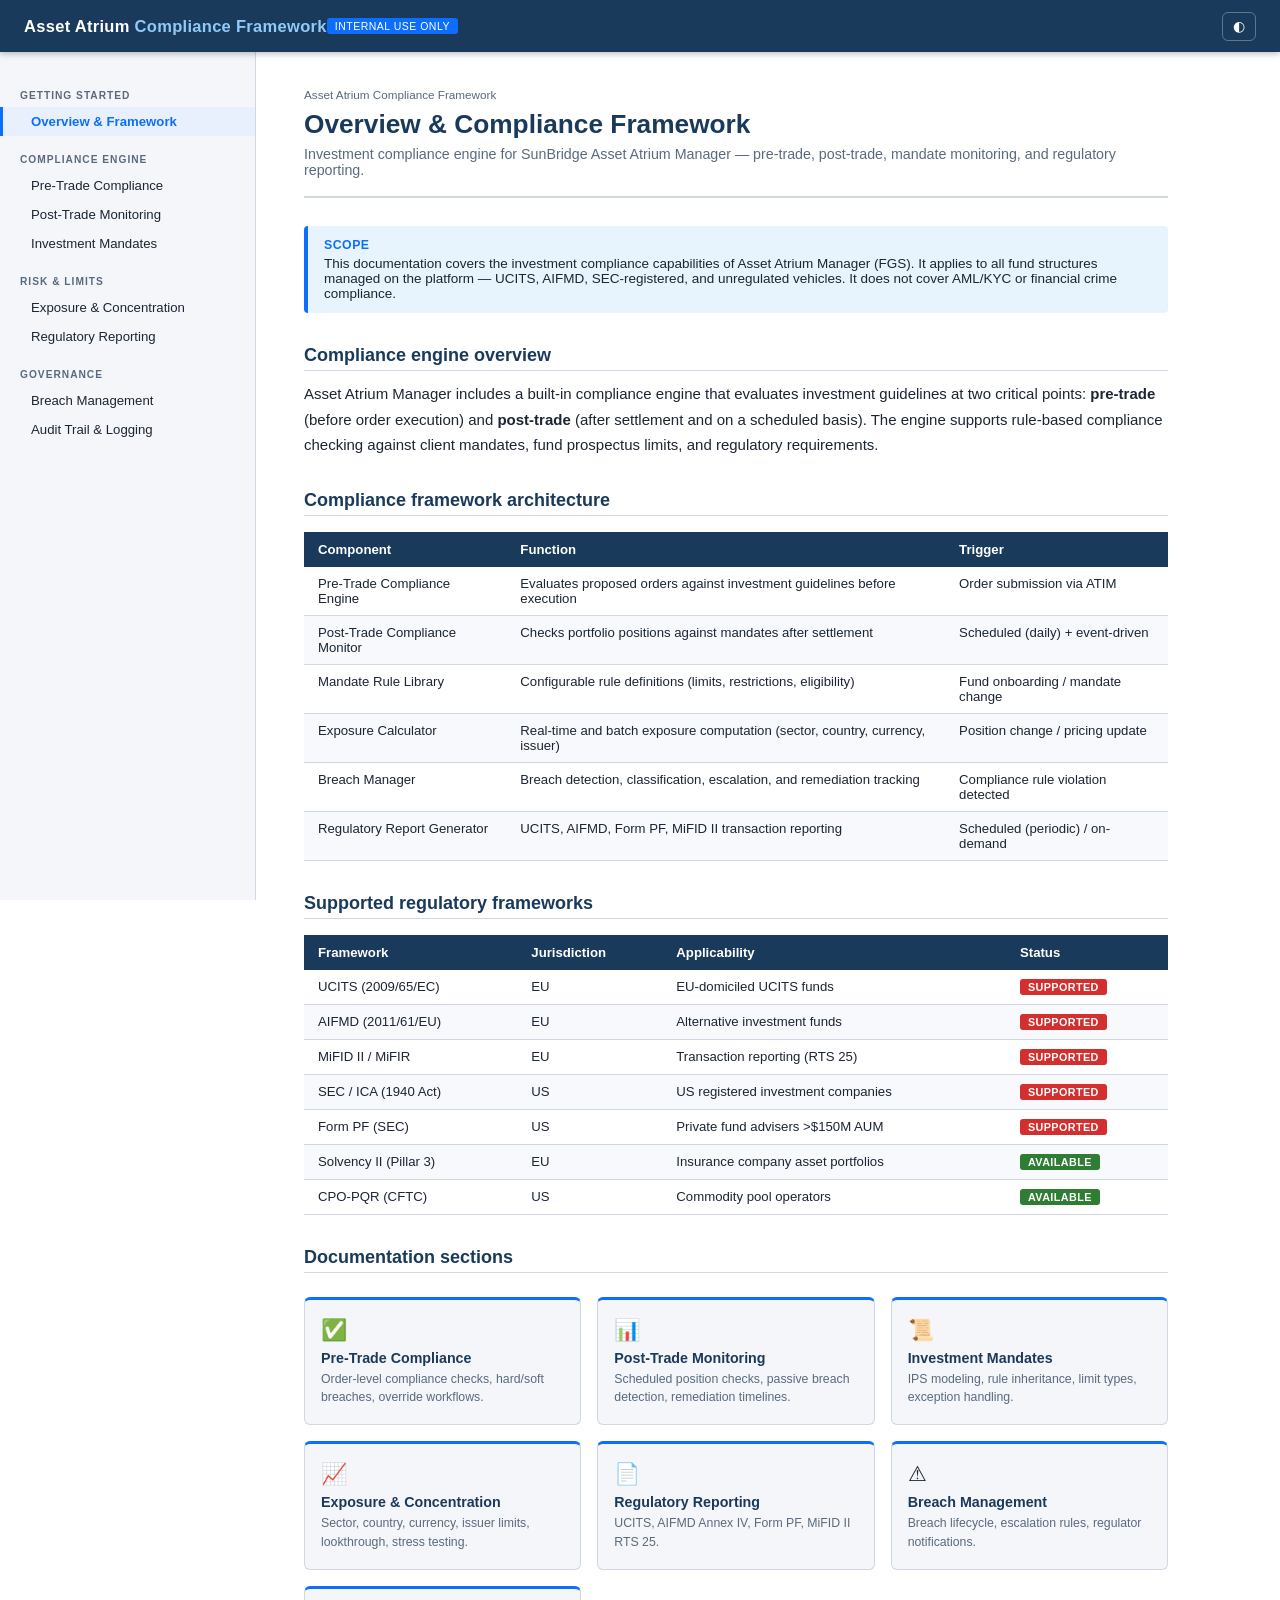
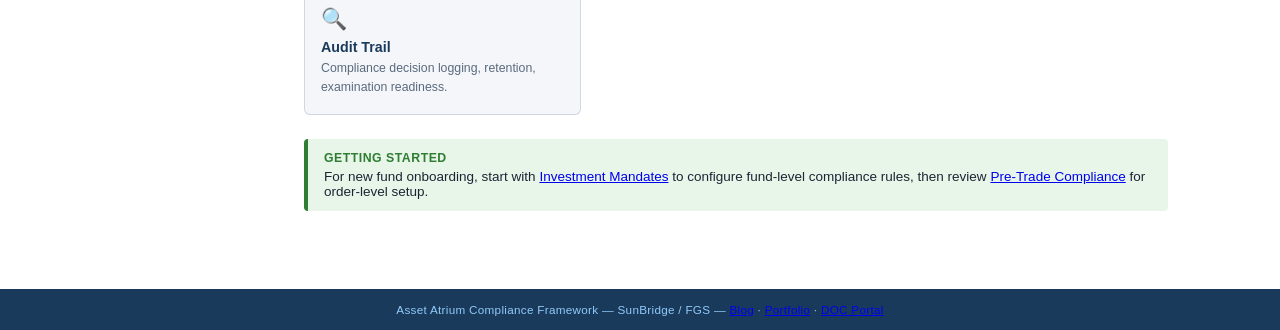
==== commit fb7c7d78: "Add favicon and cross-links" ====
--- a/index.html
+++ b/index.html
@@ -5,6 +5,7 @@
 <meta name="viewport" content="width=device-width, initial-scale=1.0" />
 <title>Asset Atrium Compliance Framework — Overview</title>
 <link rel="stylesheet" href="assets/style.css" />
+<link rel="icon" href="data:image/svg+xml,<svg xmlns='http://www.w3.org/2000/svg' viewBox='0 0 100 100'><text y='.9em' font-size='90'>📋</text></svg>">
 <script>(function(){var t=localStorage.getItem("crh-theme");if(t)document.documentElement.setAttribute("data-theme",t);else if(window.matchMedia("(prefers-color-scheme:dark)").matches)document.documentElement.setAttribute("data-theme","dark");else document.documentElement.setAttribute("data-theme","light");})()</script>
 </head>
 <body>
@@ -85,7 +86,7 @@
     </div>
   </main>
 </div>
-<footer>Asset Atrium Compliance Framework &mdash; SunBridge / FGS &mdash; Internal Use Only</footer>
+<footer>Asset Atrium Compliance Framework &mdash; SunBridge / FGS &mdash; <a href="https://sulagnasasmal.github.io/blog/" target="_blank" rel="noopener">Blog</a> &middot; <a href="https://sulagnasasmal.com/" target="_blank" rel="noopener">Portfolio</a> &middot; <a href="https://sulagnasasmal.github.io/doc-portal/" target="_blank" rel="noopener">DOC Portal</a></footer>
 <script>(function(){var btn=document.getElementById("theme-toggle");if(!btn)return;function upd(){btn.textContent=document.documentElement.getAttribute("data-theme")==="dark"?"☀":"◐";}upd();btn.addEventListener("click",function(){var n=document.documentElement.getAttribute("data-theme")==="dark"?"light":"dark";document.documentElement.setAttribute("data-theme",n);localStorage.setItem("crh-theme",n);upd();});})()</script>
 </body>
 </html>
